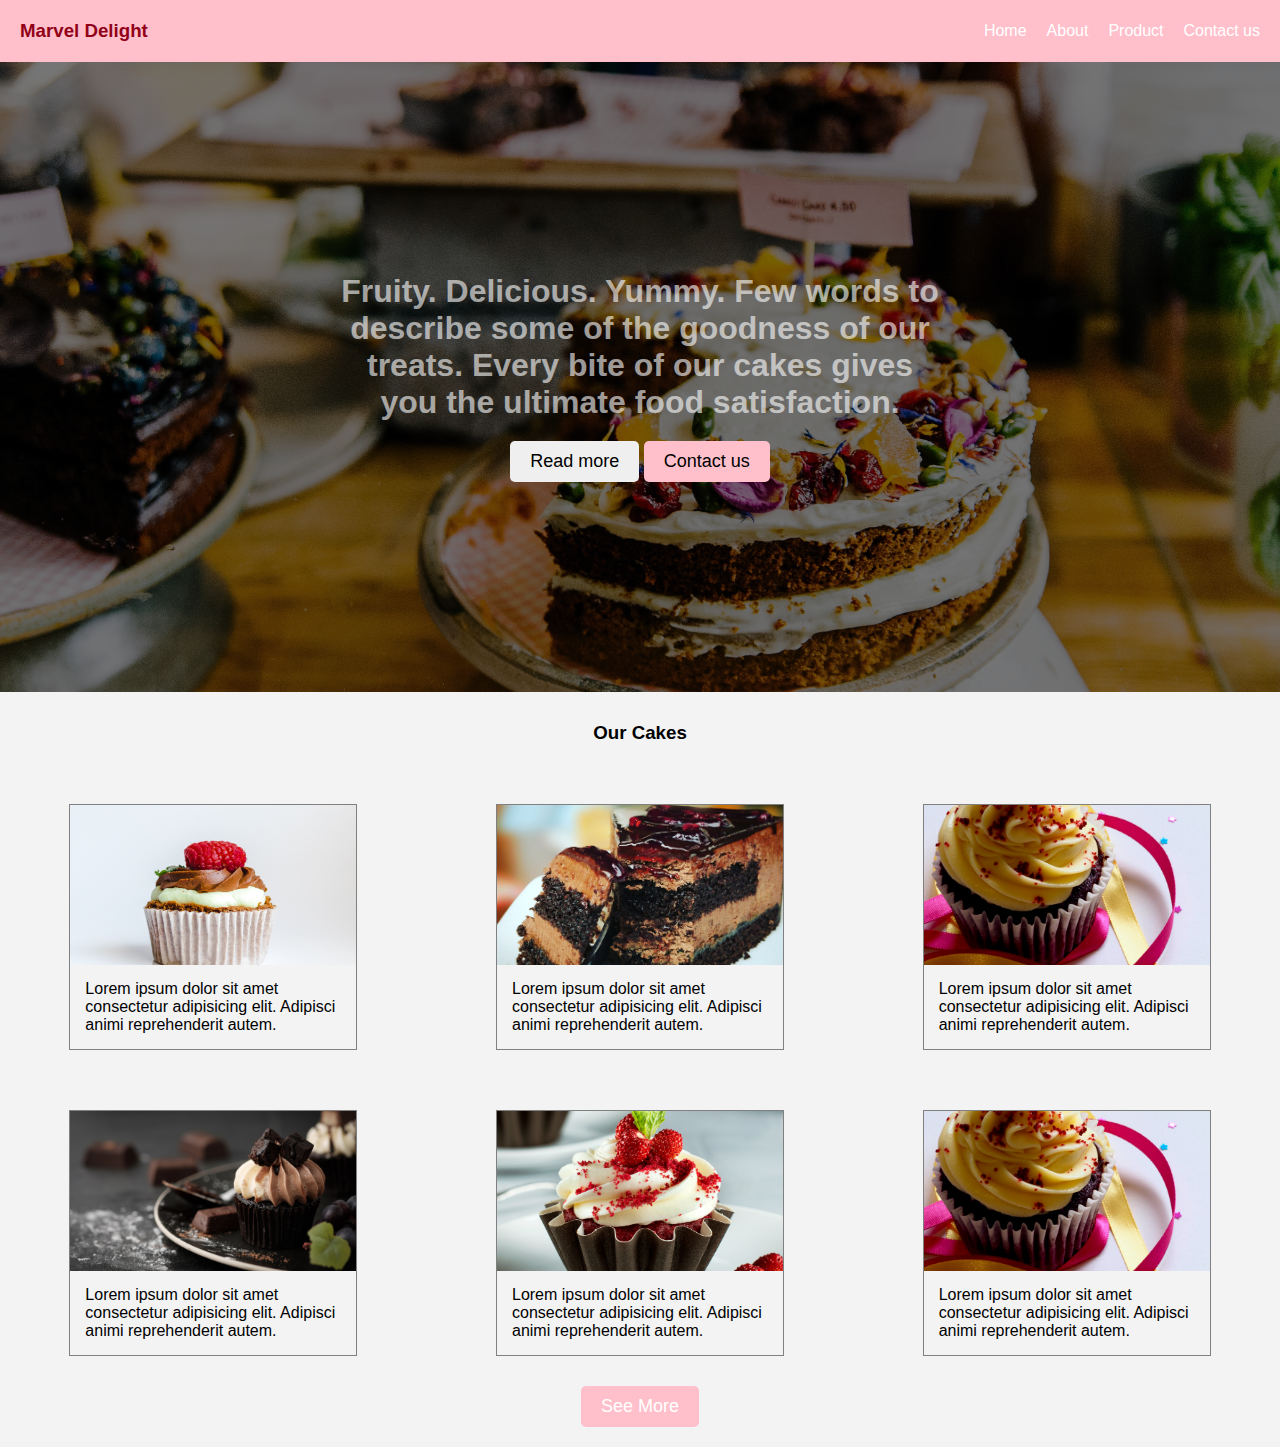
==== index.html @ 3533bd4d "file name changes" ====
<!DOCTYPE html>
<html lang="en">
	<head>
		<meta charset="UTF-8" />
		<meta http-equiv="X-UA-Compatible" content="IE=edge" />
		<meta name="viewport" content="width=device-width, initial-scale=1.0" />
		<title>Cake Boss</title>
		<link rel="stylesheet" href="/cake.css" />
	</head>
	<body>
		<div class="container">
			<header>
				<h3>Marvel Delight</h3>

				<nav>
					<ul>
						<li><a href="index.html">Home</a></li>
						<li><a href="about.html">About</a></li>
						<li><a href="product.html">Product</a></li>
						<li><a href="contact.html">Contact us</a></li>
					</ul>
				</nav>
			</header>

			<main>
				<section class="showcase">
					<h1>
						Fruity. Delicious. Yummy. Few words to describe some of the goodness
						of our treats. Every bite of our cakes gives you the ultimate food
						satisfaction.
					</h1>

					<div class="showcase-button">
						<button>Read more</button>
						<a href="contact.html"><button>Contact us</button></a>
					</div>
				</section>

				<section class="product">
					<h3>Our Cakes</h3>

					<div class="card-wrap">
						<div class="card">
							<div class="card-image-1"></div>

							<div class="card-text">
								<p>
									Lorem ipsum dolor sit amet consectetur adipisicing elit.
									Adipisci animi reprehenderit autem.
								</p>
							</div>
						</div>

						<div class="card">
							<div class="card-image-2"></div>

							<div class="card-text">
								<p>
									Lorem ipsum dolor sit amet consectetur adipisicing elit.
									Adipisci animi reprehenderit autem.
								</p>
							</div>
						</div>

						<div class="card">
							<div class="card-image-3"></div>

							<div class="card-text">
								<p>
									Lorem ipsum dolor sit amet consectetur adipisicing elit.
									Adipisci animi reprehenderit autem.
								</p>
							</div>
						</div>

						<div class="card">
							<div class="card-image-4"></div>

							<div class="card-text">
								<p>
									Lorem ipsum dolor sit amet consectetur adipisicing elit.
									Adipisci animi reprehenderit autem.
								</p>
							</div>
						</div>

						<div class="card">
							<div class="card-image-5"></div>

							<div class="card-text">
								<p>
									Lorem ipsum dolor sit amet consectetur adipisicing elit.
									Adipisci animi reprehenderit autem.
								</p>
							</div>
						</div>

						<div class="card">
							<div class="card-image-3"></div>

							<div class="card-text">
								<p>
									Lorem ipsum dolor sit amet consectetur adipisicing elit.
									Adipisci animi reprehenderit autem.
								</p>
							</div>
						</div>
					</div>

					<div class="card-button">
						<a href="product.html"><button>See More</button></a>
					</div>
				</section>
			</main>
		</div>
	</body>
</html>
---- cake.css ----
* {
	margin: 0;
	padding: 0;
	box-sizing: border-box;
}

body {
	font-size: 16px;
	font-family: sans-serif;
	background-color: #f3f3f4;
	color: black;
}

header {
	background-color: pink;
	color: white;
	display: flex;
	justify-content: space-between;
	align-items: center;
	padding: 20px 5px;
}

header h3 {
	color: rgb(146, 0, 24);
}

ul {
	display: flex;
}

ul li {
	list-style: none;
	font-size: 12px;
	margin-left: 8px;
}

ul li a {
	color: white;
	text-decoration: none;
}

ul li a:hover {
	color: #f00;
	border-bottom: 3px solid #fff;
}

/* showcase section */
.showcase {
	height: 70vh;
	color: rgba(255, 255, 255, 0.603);
	padding: 0 30px;
	display: flex;
	flex-direction: column;
	justify-content: center;
	align-items: center;

	background: rgba(0, 0, 0, 0.541) url("./img/Glorius-cakes.jpg") no-repeat
		center center;
	background-size: cover;
	background-blend-mode: multiply;
}

.showcase-button {
	margin-top: 20px;
}

.showcase-button button {
	padding: 10px 20px;
	border: none;
	border-radius: 5px;
}

.showcase-button button:hover {
	transform: scale(0.98);
}

.showcase-button button:last-child {
	background-color: pink;
	color: black;
}

/* product section */
section.product h3 {
	margin: 30px 0;
	text-align: center;
}

.card:hover {
	transform: translateY(-15px);
}

.card {
	border: 1px solid gray;
	width: 18rem;
	margin: 30px auto;
}

.card-text {
	padding: 15px;
}

.card-image-1 {
	height: 160px;
	background: rgb(94, 94, 94) url("/img/sweet-cupcake.jpg") no-repeat center
		center;
	background-size: cover;
}

.card-image-2 {
	height: 160px;
	background: rgb(94, 94, 94) url("img/delicious-cakes.jpg") no-repeat center
		center;
	background-size: cover;
}

.card-image-3 {
	height: 160px;
	background: rgb(94, 94, 94) url("img/nice-cupcake.jpg") no-repeat center
		center;
	background-size: cover;
}

.card-image-4 {
	height: 160px;
	background: rgb(94, 94, 94) url("/img/chocolate-cupcake.jpg") no-repeat center
		center;
	background-size: cover;
}

.card-image-5 {
	height: 160px;
	background: rgb(94, 94, 94) url("img/Cupcake-supreme.jpg") no-repeat center
		center;
	background-size: cover;
}

.card-button button {
	background-color: pink;
	padding: 10px 20px;
	border: none;
	border-radius: 5px;
	cursor: pointer;
	color: white;
	font-size: 18px;
}

.card-button button:hover {
	transform: scale(0.98);
}

.card-button {
	text-align: center;
	margin-bottom: 20px;
}

@media screen and (min-width: 600px) and (max-width: 900px) {
	header {
		padding: 20px;
	}

	ul li {
		font-size: 16px;
		margin-left: 20px;
	}
}

@media screen and (min-width: 1000px) {
	header {
		padding: 20px;
	}

	ul li {
		font-size: 16px;
		margin-left: 20px;
	}

	.showcase-button button {
		padding: 10px 20px;
		border: none;
		border-radius: 5px;
		font-size: 18px;
	}

	.showcase h1 {
		width: 50%;
		text-align: center;
	}

	.card-wrap {
		display: grid;
		grid-template-columns: repeat(3, 1fr);
	}
}
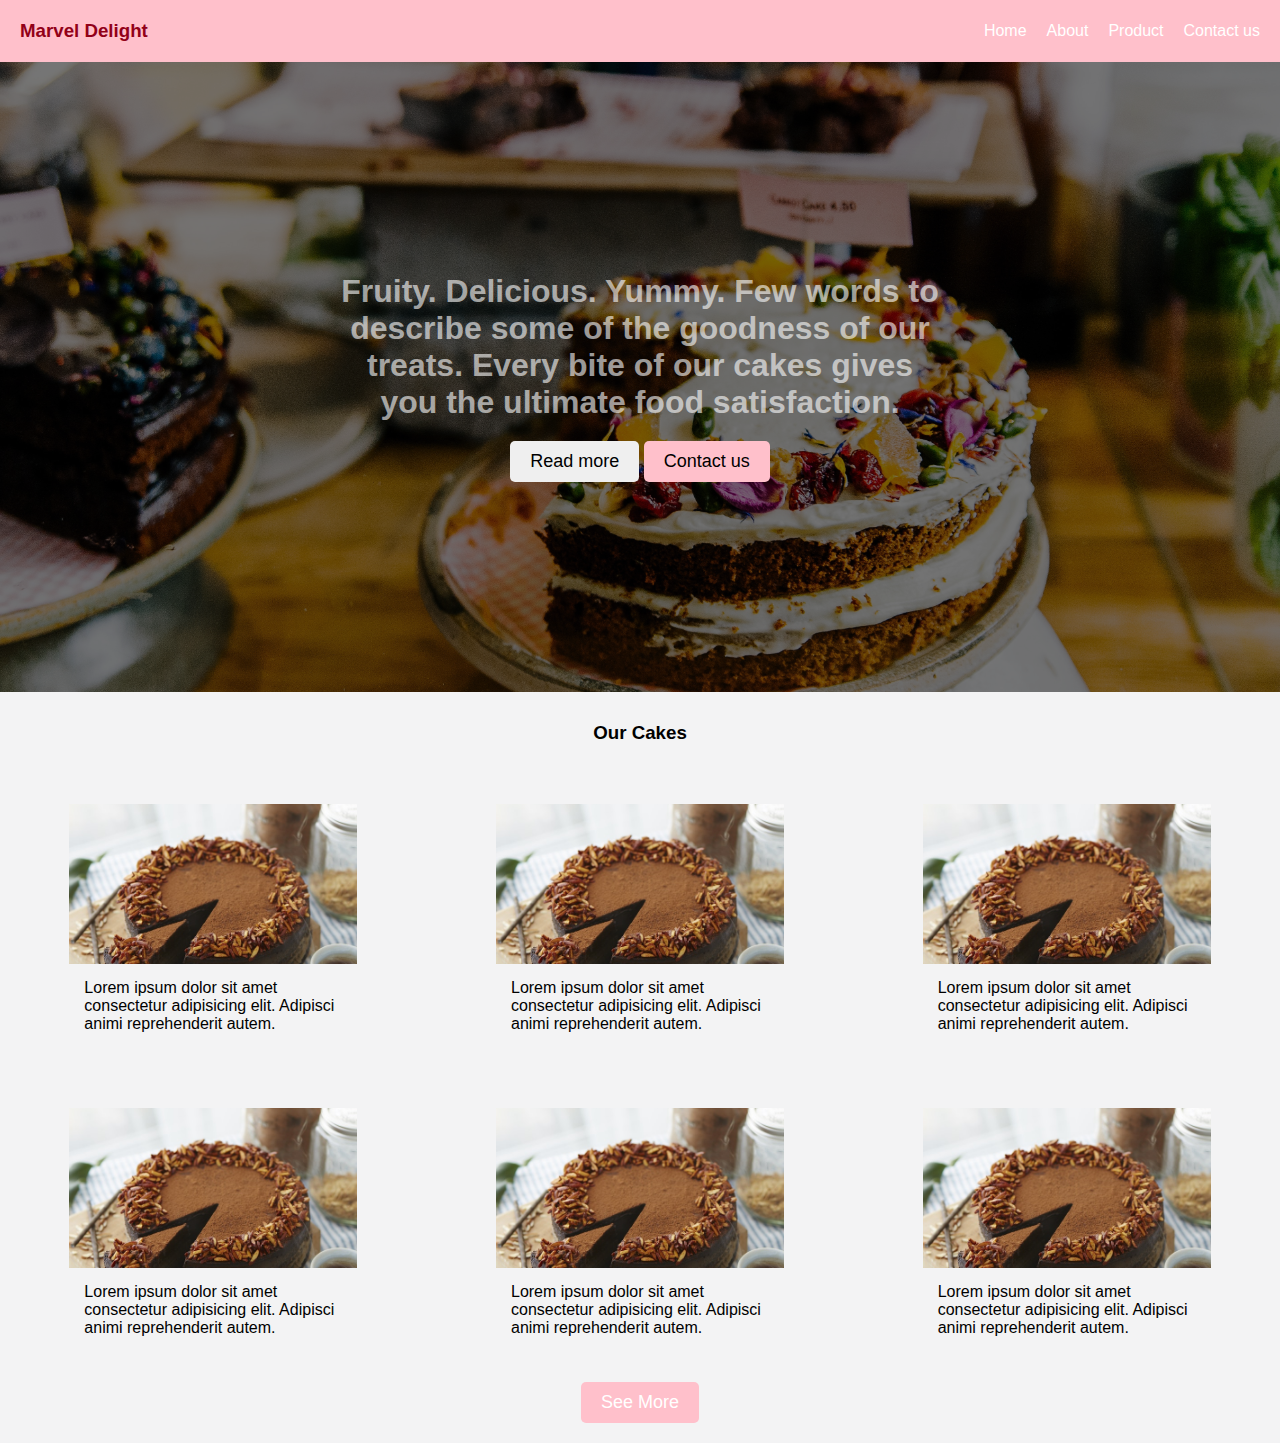
==== commit 6a311a18: "Cake-Boss" ====
--- a/index.html
+++ b/index.html
@@ -5,7 +5,7 @@
 		<meta http-equiv="X-UA-Compatible" content="IE=edge" />
 		<meta name="viewport" content="width=device-width, initial-scale=1.0" />
 		<title>Cake Boss</title>
-		<link rel="stylesheet" href="/cake.css" />
+		<link rel="stylesheet" href="cake.css" />
 	</head>
 	<body>
 		<div class="container">
@@ -31,8 +31,8 @@
 					</h1>
 
 					<div class="showcase-button">
-						<button>Read more</button>
-						<a href="contact.html"><button>Contact us</button></a>
+						<a href="about.html"><button>Read more</button></a>
+						<a href="contact.html"><button class="btn">Contact us</button></a>
 					</div>
 				</section>
 
--- a/cake.css
+++ b/cake.css
@@ -30,7 +30,7 @@
 
 ul li {
 	list-style: none;
-	font-size: 12px;
+	font-size: 13px;
 	margin-left: 8px;
 }
 
@@ -43,6 +43,7 @@
 	color: #f00;
 	border-bottom: 3px solid #fff;
 }
+
 
 /* showcase section */
 .showcase {
@@ -74,7 +75,7 @@
 	transform: scale(0.98);
 }
 
-.showcase-button button:last-child {
+.showcase-button .btn {
 	background-color: pink;
 	color: black;
 }
@@ -87,12 +88,14 @@
 
 .card:hover {
 	transform: translateY(-15px);
+	transition-duration: 0.1ms;
 }
 
 .card {
-	border: 1px solid gray;
 	width: 18rem;
 	margin: 30px auto;
+	border-radius: 11px;
+	border: 3px black;
 }
 
 .card-text {
@@ -101,7 +104,7 @@
 
 .card-image-1 {
 	height: 160px;
-	background: rgb(94, 94, 94) url("/img/sweet-cupcake.jpg") no-repeat center
+	background: rgb(94, 94, 94) url("img/sweet-cupcake.jpg") no-repeat center
 		center;
 	background-size: cover;
 }
@@ -122,7 +125,7 @@
 
 .card-image-4 {
 	height: 160px;
-	background: rgb(94, 94, 94) url("/img/chocolate-cupcake.jpg") no-repeat center
+	background: rgb(94, 94, 94) url("img/chocolate-cupcake.jpg") no-repeat center
 		center;
 	background-size: cover;
 }
